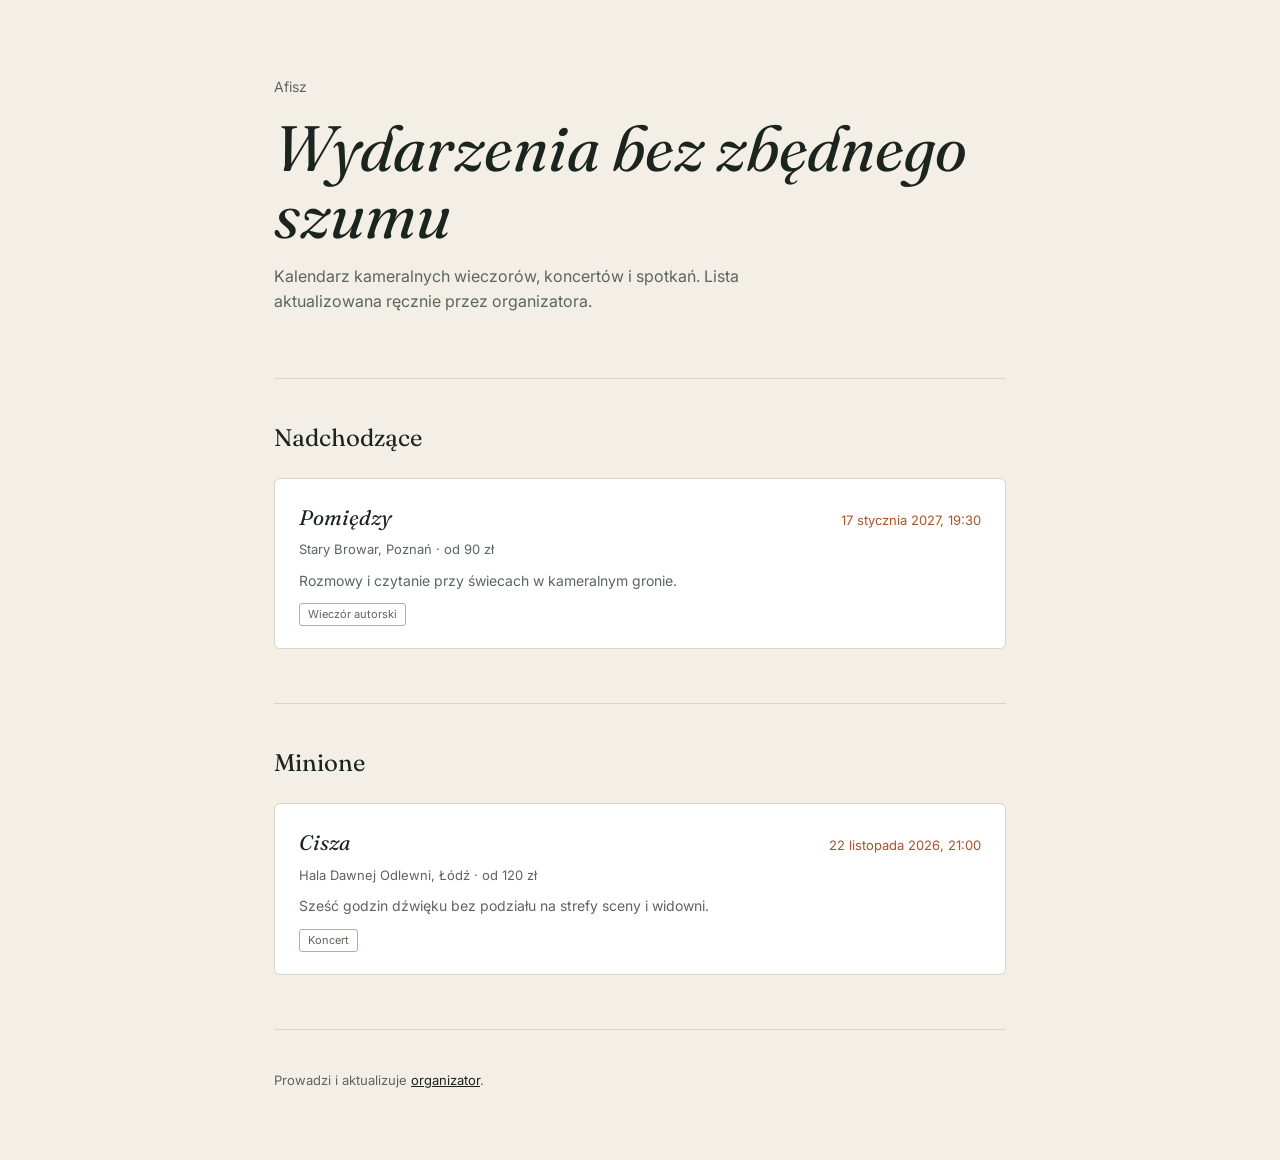
==== index.html @ 51d61ca0 "Add files via upload" ====
<!DOCTYPE html>
<html lang="pl">
<head>
<meta charset="UTF-8">
<meta name="viewport" content="width=device-width, initial-scale=1, viewport-fit=cover">
<title>Afisz — wydarzenia</title>
<link rel="preconnect" href="https://fonts.googleapis.com">
<link rel="preconnect" href="https://fonts.gstatic.com" crossorigin>
<link href="https://fonts.googleapis.com/css2?family=Fraunces:ital,wght@0,400;0,600;1,400&family=Inter:wght@400;500;600&display=swap" rel="stylesheet">
<link rel="stylesheet" href="style.css">
</head>
<body>
<div class="wrap">
  <header class="hero">
    <p class="eyebrow">Afisz</p>
    <h1>Wydarzenia bez zbędnego szumu</h1>
    <p class="lede">Kalendarz kameralnych wieczorów, koncertów i spotkań. Lista aktualizowana ręcznie przez organizatora.</p>
  </header>

  <section>
    <h2>Nadchodzące</h2>
    <div id="upcoming"></div>
  </section>

  <section id="pastSection" style="display:none; border-top:1px solid var(--line);">
    <h2>Minione</h2>
    <div id="past"></div>
  </section>

  <footer>
    Prowadzi i aktualizuje <a href="admin.html">organizator</a>.
  </footer>
</div>

<script>
function pl(dateStr){
  const d = new Date(dateStr+'T00:00:00');
  return d.toLocaleDateString('pl-PL', {day:'numeric', month:'long', year:'numeric'});
}

function card(ev){
  return '<div class="card">'
    + '<div class="row"><span class="title">'+esc(ev.title)+'</span><span class="when">'+pl(ev.date)+(ev.time?', '+esc(ev.time):'')+'</span></div>'
    + '<div class="meta">'+esc(ev.location)+(ev.price?' · '+esc(ev.price):'')+'</div>'
    + (ev.description?'<div class="desc">'+esc(ev.description)+'</div>':'')
    + (ev.tag?'<span class="tag">'+esc(ev.tag)+'</span>':'')
    + '</div>';
}
function esc(s){ return String(s==null?'':s).replace(/[&<>"]/g, c=>({'&':'&amp;','<':'&lt;','>':'&gt;','"':'&quot;'}[c])); }

fetch('./events.json').then(r=>r.json()).then(events=>{
  const today = new Date(); today.setHours(0,0,0,0);
  events.sort((a,b)=> a.date.localeCompare(b.date));
  const upcoming = events.filter(e=> new Date(e.date+'T00:00:00') >= today);
  const past = events.filter(e=> new Date(e.date+'T00:00:00') < today).reverse();

  const upEl = document.getElementById('upcoming');
  upEl.innerHTML = upcoming.length ? upcoming.map(card).join('') : '<p class="empty">Brak zaplanowanych wydarzeń — wróć niedługo.</p>';

  if(past.length){
    document.getElementById('pastSection').style.display = 'block';
    document.getElementById('past').innerHTML = past.map(card).join('');
  }
}).catch(()=>{
  document.getElementById('upcoming').innerHTML = '<p class="empty">Nie udało się wczytać listy wydarzeń (events.json).</p>';
});
</script>
</body>
</html>
---- style.css ----
:root{
  --bg:#121B18; --bg-raised:#182420; --text:#EFE8DA; --text-dim:#9FAFA8;
  --accent:#B06A4F; --accent-soft:#6C5B4F; --line:#2A3833; --radius:3px;
  color-scheme: dark;
}
@media (prefers-color-scheme: light){
  :root{
    --bg:#F3EFE6; --bg-raised:#FFFFFF; --text:#1C2420; --text-dim:#5B655F;
    --accent:#A9532F; --accent-soft:#C9A98B; --line:#DCD4C3;
    color-scheme: light;
  }
}
*{box-sizing:border-box;}
body{
  margin:0; background:var(--bg); color:var(--text);
  font-family:'Inter',sans-serif; line-height:1.55;
  padding-top:env(safe-area-inset-top,0px);
  padding-bottom:env(safe-area-inset-bottom,0px);
}
h1,h2,.display{font-family:'Fraunces',serif;}
.wrap{max-width:780px; margin:0 auto; padding:0 24px;}
header.hero{padding:76px 0 48px; border-bottom:1px solid var(--line);}
.eyebrow{color:var(--text-dim); font-size:14px; margin:0 0 16px;}
h1{font-size:clamp(38px,7vw,64px); font-weight:400; font-style:italic; margin:0 0 16px; line-height:1.05;}
.lede{max-width:50ch; color:var(--text-dim); font-size:16px;}
section{padding:40px 0;}
h2{font-size:24px; font-weight:400; margin:0 0 22px;}
.card{
  border:1px solid var(--line); border-radius:6px; padding:22px 24px; margin-bottom:14px;
  background:var(--bg-raised); display:flex; flex-direction:column; gap:6px;
}
.card .row{display:flex; justify-content:space-between; gap:12px; flex-wrap:wrap; align-items:baseline;}
.card .title{font-family:'Fraunces',serif; font-size:21px; font-style:italic;}
.card .when{color:var(--accent); font-size:13px; white-space:nowrap;}
.card .meta{color:var(--text-dim); font-size:13px;}
.card .desc{color:var(--text-dim); font-size:14px; margin-top:4px;}
.tag{display:inline-block; border:1px solid var(--accent-soft); color:var(--text-dim); font-size:11px; padding:2px 8px; border-radius:var(--radius); margin-top:6px; width:fit-content;}
.empty{color:var(--text-dim); font-size:14px; padding:20px 0;}
footer{padding:40px 0 70px; color:var(--text-dim); font-size:13px; border-top:1px solid var(--line);}
footer a{color:var(--text); }
a{color:inherit;}

/* admin */
.gate{max-width:360px; margin:120px auto; padding:0 24px;}
.gate input, .field input, .field textarea{
  width:100%; background:var(--bg); border:1px solid var(--line); color:var(--text);
  padding:10px 12px; border-radius:var(--radius); font-size:14px; font-family:'Inter',sans-serif;
}
.gate button, .btn{
  background:var(--accent); color:var(--bg-raised); border:none; padding:10px 18px;
  border-radius:var(--radius); font-size:14px; font-weight:600; cursor:pointer; font-family:'Inter',sans-serif;
}
.btn.ghost{background:transparent; border:1px solid var(--line); color:var(--text); font-weight:500;}
.btn.danger{background:transparent; border:1px solid var(--accent); color:var(--accent); font-weight:500;}
.field{margin-bottom:14px;}
.field label{display:block; font-size:12px; color:var(--text-dim); margin-bottom:5px;}
.grid2{display:grid; grid-template-columns:1fr 1fr; gap:12px;}
.toolbar{display:flex; gap:10px; flex-wrap:wrap; margin:18px 0 28px;}
.notice{font-size:13px; color:var(--text-dim); border-left:2px solid var(--accent-soft); padding:10px 14px; margin:18px 0; background:var(--bg-raised); border-radius:0 4px 4px 0;}
.admin-card-actions{display:flex; gap:8px; margin-top:10px;}
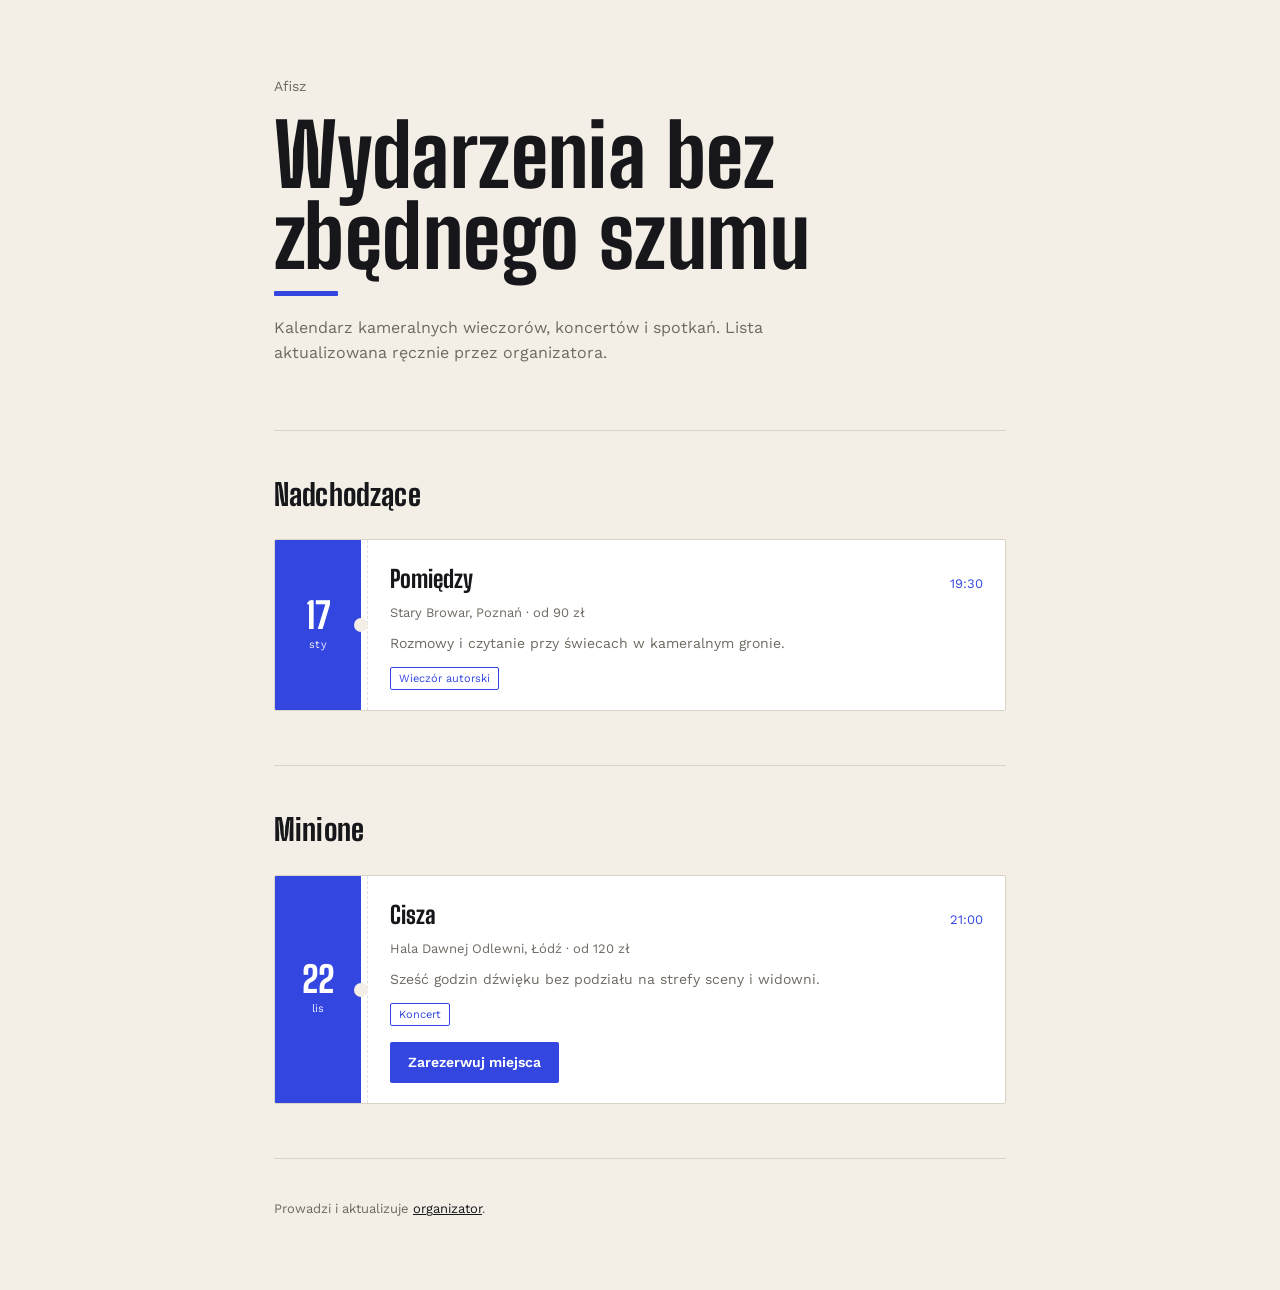
==== commit e8ad2237: "Add files via upload" ====
--- a/index.html
+++ b/index.html
@@ -6,7 +6,7 @@
 <title>Afisz — wydarzenia</title>
 <link rel="preconnect" href="https://fonts.googleapis.com">
 <link rel="preconnect" href="https://fonts.gstatic.com" crossorigin>
-<link href="https://fonts.googleapis.com/css2?family=Fraunces:ital,wght@0,400;0,600;1,400&family=Inter:wght@400;500;600&display=swap" rel="stylesheet">
+<link href="https://fonts.googleapis.com/css2?family=Big+Shoulders+Display:wght@700;800&family=Work+Sans:wght@400;500;600&display=swap" rel="stylesheet">
 <link rel="stylesheet" href="style.css">
 </head>
 <body>
@@ -14,6 +14,7 @@
   <header class="hero">
     <p class="eyebrow">Afisz</p>
     <h1>Wydarzenia bez zbędnego szumu</h1>
+    <div class="bar-rule"></div>
     <p class="lede">Kalendarz kameralnych wieczorów, koncertów i spotkań. Lista aktualizowana ręcznie przez organizatora.</p>
   </header>
 
@@ -38,17 +39,26 @@
   return d.toLocaleDateString('pl-PL', {day:'numeric', month:'long', year:'numeric'});
 }
 
+const MONTHS_SHORT = ['sty','lut','mar','kwi','maj','cze','lip','sie','wrz','paź','lis','gru'];
+
 function card(ev){
-  return '<div class="card">'
-    + '<div class="row"><span class="title">'+esc(ev.title)+'</span><span class="when">'+pl(ev.date)+(ev.time?', '+esc(ev.time):'')+'</span></div>'
+  const d = new Date(ev.date+'T00:00:00');
+  const seatLink = (ev.seating && ev.seating.enabled)
+    ? '<div style="margin-top:10px;"><a class="btn" style="display:inline-block; text-decoration:none;" href="rezerwacja.html?event='+encodeURIComponent(ev.id)+'">Zarezerwuj miejsca</a></div>'
+    : '';
+  return '<div class="card ticket">'
+    + '<div class="datebox"><span class="day">'+d.getDate()+'</span><span class="month">'+MONTHS_SHORT[d.getMonth()]+'</span></div>'
+    + '<div class="content">'
+    + '<div class="row"><span class="title">'+esc(ev.title)+'</span><span class="when">'+(ev.time?esc(ev.time):'')+'</span></div>'
     + '<div class="meta">'+esc(ev.location)+(ev.price?' · '+esc(ev.price):'')+'</div>'
     + (ev.description?'<div class="desc">'+esc(ev.description)+'</div>':'')
     + (ev.tag?'<span class="tag">'+esc(ev.tag)+'</span>':'')
-    + '</div>';
+    + seatLink
+    + '</div></div>';
 }
 function esc(s){ return String(s==null?'':s).replace(/[&<>"]/g, c=>({'&':'&amp;','<':'&lt;','>':'&gt;','"':'&quot;'}[c])); }
 
-fetch('./events.json').then(r=>r.json()).then(events=>{
+fetch('./events.json?v=' + Date.now(), { cache: 'no-store' }).then(r=>r.json()).then(events=>{
   const today = new Date(); today.setHours(0,0,0,0);
   events.sort((a,b)=> a.date.localeCompare(b.date));
   const upcoming = events.filter(e=> new Date(e.date+'T00:00:00') >= today);
--- a/style.css
+++ b/style.css
@@ -1,54 +1,70 @@
 :root{
-  --bg:#121B18; --bg-raised:#182420; --text:#EFE8DA; --text-dim:#9FAFA8;
-  --accent:#B06A4F; --accent-soft:#6C5B4F; --line:#2A3833; --radius:3px;
-  color-scheme: dark;
+  --bg:#F3EFE6; --bg-raised:#FFFFFF; --text:#17171B; --text-dim:#6E6A61;
+  --accent:#3346E0; --accent-soft:#AEB4F2; --line:#DAD4C6; --radius:2px;
+  color-scheme: light;
 }
-@media (prefers-color-scheme: light){
+@media (prefers-color-scheme: dark){
   :root{
-    --bg:#F3EFE6; --bg-raised:#FFFFFF; --text:#1C2420; --text-dim:#5B655F;
-    --accent:#A9532F; --accent-soft:#C9A98B; --line:#DCD4C3;
-    color-scheme: light;
+    --bg:#15151B; --bg-raised:#1F1F28; --text:#F2EFE6; --text-dim:#9B978C;
+    --accent:#7C8CFF; --accent-soft:#3C436B; --line:#2B2B35;
+    color-scheme: dark;
   }
 }
 *{box-sizing:border-box;}
 body{
   margin:0; background:var(--bg); color:var(--text);
-  font-family:'Inter',sans-serif; line-height:1.55;
+  font-family:'Work Sans',sans-serif; line-height:1.55;
   padding-top:env(safe-area-inset-top,0px);
   padding-bottom:env(safe-area-inset-bottom,0px);
 }
-h1,h2,.display{font-family:'Fraunces',serif;}
+h1,h2,.display{font-family:'Big Shoulders Display',sans-serif; font-weight:800; letter-spacing:.005em;}
 .wrap{max-width:780px; margin:0 auto; padding:0 24px;}
 header.hero{padding:76px 0 48px; border-bottom:1px solid var(--line);}
 .eyebrow{color:var(--text-dim); font-size:14px; margin:0 0 16px;}
-h1{font-size:clamp(38px,7vw,64px); font-weight:400; font-style:italic; margin:0 0 16px; line-height:1.05;}
+h1{font-size:clamp(44px,9vw,86px); margin:0 0 6px; line-height:0.95;}
+h1 + .bar-rule{width:64px; height:5px; background:var(--accent); margin:14px 0 20px; border-radius:1px;}
 .lede{max-width:50ch; color:var(--text-dim); font-size:16px;}
 section{padding:40px 0;}
-h2{font-size:24px; font-weight:400; margin:0 0 22px;}
+h2{font-size:30px; font-weight:800; margin:0 0 22px;}
+
+/* public event ticket card */
 .card{
-  border:1px solid var(--line); border-radius:6px; padding:22px 24px; margin-bottom:14px;
+  border:1px solid var(--line); border-radius:var(--radius); padding:22px 24px; margin-bottom:14px;
   background:var(--bg-raised); display:flex; flex-direction:column; gap:6px;
 }
+.card.ticket{flex-direction:row; padding:0; overflow:hidden; align-items:stretch;}
+.card.ticket .datebox{
+  flex:0 0 86px; background:var(--accent); color:#fff;
+  display:flex; flex-direction:column; align-items:center; justify-content:center;
+  position:relative; padding:14px 6px; text-align:center;
+}
+.card.ticket .datebox .day{font-family:'Big Shoulders Display'; font-weight:800; font-size:36px; line-height:1;}
+.card.ticket .datebox .month{font-size:11px; letter-spacing:.03em; margin-top:2px; opacity:.9;}
+.card.ticket .datebox::after{
+  content:""; position:absolute; right:-7px; top:50%; transform:translateY(-50%);
+  width:14px; height:14px; background:var(--bg); border-radius:50%;
+}
+.card.ticket .content{flex:1; padding:20px 22px; display:flex; flex-direction:column; gap:6px; border-left:1px dashed rgba(0,0,0,.12);}
 .card .row{display:flex; justify-content:space-between; gap:12px; flex-wrap:wrap; align-items:baseline;}
-.card .title{font-family:'Fraunces',serif; font-size:21px; font-style:italic;}
+.card .title{font-family:'Big Shoulders Display'; font-weight:800; font-size:24px;}
 .card .when{color:var(--accent); font-size:13px; white-space:nowrap;}
 .card .meta{color:var(--text-dim); font-size:13px;}
 .card .desc{color:var(--text-dim); font-size:14px; margin-top:4px;}
-.tag{display:inline-block; border:1px solid var(--accent-soft); color:var(--text-dim); font-size:11px; padding:2px 8px; border-radius:var(--radius); margin-top:6px; width:fit-content;}
+.tag{display:inline-block; border:1px solid var(--accent); color:var(--accent); font-size:11px; padding:2px 8px; border-radius:var(--radius); margin-top:6px; width:fit-content;}
 .empty{color:var(--text-dim); font-size:14px; padding:20px 0;}
 footer{padding:40px 0 70px; color:var(--text-dim); font-size:13px; border-top:1px solid var(--line);}
-footer a{color:var(--text); }
+footer a{color:var(--text);}
 a{color:inherit;}
 
 /* admin */
 .gate{max-width:360px; margin:120px auto; padding:0 24px;}
 .gate input, .field input, .field textarea{
   width:100%; background:var(--bg); border:1px solid var(--line); color:var(--text);
-  padding:10px 12px; border-radius:var(--radius); font-size:14px; font-family:'Inter',sans-serif;
+  padding:10px 12px; border-radius:var(--radius); font-size:14px; font-family:'Work Sans',sans-serif;
 }
 .gate button, .btn{
-  background:var(--accent); color:var(--bg-raised); border:none; padding:10px 18px;
-  border-radius:var(--radius); font-size:14px; font-weight:600; cursor:pointer; font-family:'Inter',sans-serif;
+  background:var(--accent); color:#fff; border:none; padding:10px 18px;
+  border-radius:var(--radius); font-size:14px; font-weight:600; cursor:pointer; font-family:'Work Sans',sans-serif;
 }
 .btn.ghost{background:transparent; border:1px solid var(--line); color:var(--text); font-weight:500;}
 .btn.danger{background:transparent; border:1px solid var(--accent); color:var(--accent); font-weight:500;}
@@ -56,5 +72,46 @@
 .field label{display:block; font-size:12px; color:var(--text-dim); margin-bottom:5px;}
 .grid2{display:grid; grid-template-columns:1fr 1fr; gap:12px;}
 .toolbar{display:flex; gap:10px; flex-wrap:wrap; margin:18px 0 28px;}
-.notice{font-size:13px; color:var(--text-dim); border-left:2px solid var(--accent-soft); padding:10px 14px; margin:18px 0; background:var(--bg-raised); border-radius:0 4px 4px 0;}
-.admin-card-actions{display:flex; gap:8px; margin-top:10px;}+.notice{font-size:13px; color:var(--text-dim); border-left:2px solid var(--accent); padding:10px 14px; margin:18px 0; background:var(--bg-raised); border-radius:0 4px 4px 0;}
+.admin-card-actions{display:flex; gap:8px; margin-top:10px;}
+
+/* seat map */
+.stage{text-align:center; color:var(--text-dim); font-size:12px; letter-spacing:.08em; padding:10px; margin-bottom:28px; border-bottom:1px dashed var(--line);}
+.rows{display:flex; flex-direction:column; gap:10px; align-items:center;}
+.row{display:flex; align-items:center; gap:14px;}
+.row-label{width:18px; color:var(--text-dim); font-size:13px;}
+.seats{display:flex; gap:7px; flex-wrap:wrap; justify-content:center;}
+.seat{
+  width:26px; height:26px; border-radius:var(--radius);
+  border:1px solid var(--line); background:transparent; color:var(--text-dim);
+  cursor:pointer; font-size:10px; font-family:'Work Sans',sans-serif;
+  display:flex; align-items:center; justify-content:center; padding:0;
+}
+.seat.vip{border-color:var(--accent);}
+.seat[disabled]{background:var(--line); color:var(--bg); cursor:not-allowed; border-color:var(--line);}
+.seat.selected{background:var(--accent); border-color:var(--accent); color:#fff; font-weight:600;}
+.legend{display:flex; gap:22px; justify-content:center; margin-top:26px; font-size:13px; color:var(--text-dim); flex-wrap:wrap;}
+.legend span{display:inline-flex; align-items:center; gap:7px;}
+.dot{width:12px; height:12px; border-radius:var(--radius); border:1px solid var(--line); display:inline-block;}
+.dot.vip{border-color:var(--accent);}
+.dot.taken{background:var(--line);}
+.dot.sel{background:var(--accent); border-color:var(--accent);}
+.bar{
+  position:sticky; bottom:0; background:var(--bg-raised); border-top:1px solid var(--line);
+  padding:16px 24px calc(16px + env(safe-area-inset-bottom,0px)); display:flex; justify-content:space-between; align-items:center; gap:16px;
+}
+.bar-info{font-size:14px; color:var(--text-dim);}
+.bar-info b{color:var(--text); font-family:'Big Shoulders Display'; font-weight:800; font-size:20px;}
+.overlay{position:fixed; inset:0; background:rgba(10,10,12,.55); display:none; align-items:center; justify-content:center; padding:20px; z-index:10;}
+.overlay.open{display:flex;}
+.panel{background:var(--bg-raised); border:1px solid var(--line); border-radius:6px; max-width:420px; width:100%; padding:32px;}
+.err{color:var(--accent); font-size:13px; margin-top:10px; display:none;}
+.seatlist{display:flex; flex-wrap:wrap; gap:8px; margin:18px 0;}
+.seatlist span{border:1px solid var(--line); border-radius:var(--radius); padding:4px 9px; font-size:13px;}
+
+@media (max-width:520px){
+  .card.ticket{flex-direction:column;}
+  .card.ticket .datebox{flex-direction:row; gap:8px; justify-content:center; flex:none;}
+  .card.ticket .datebox::after{display:none;}
+  .card.ticket .content{border-left:none; border-top:1px dashed var(--line);}
+}
